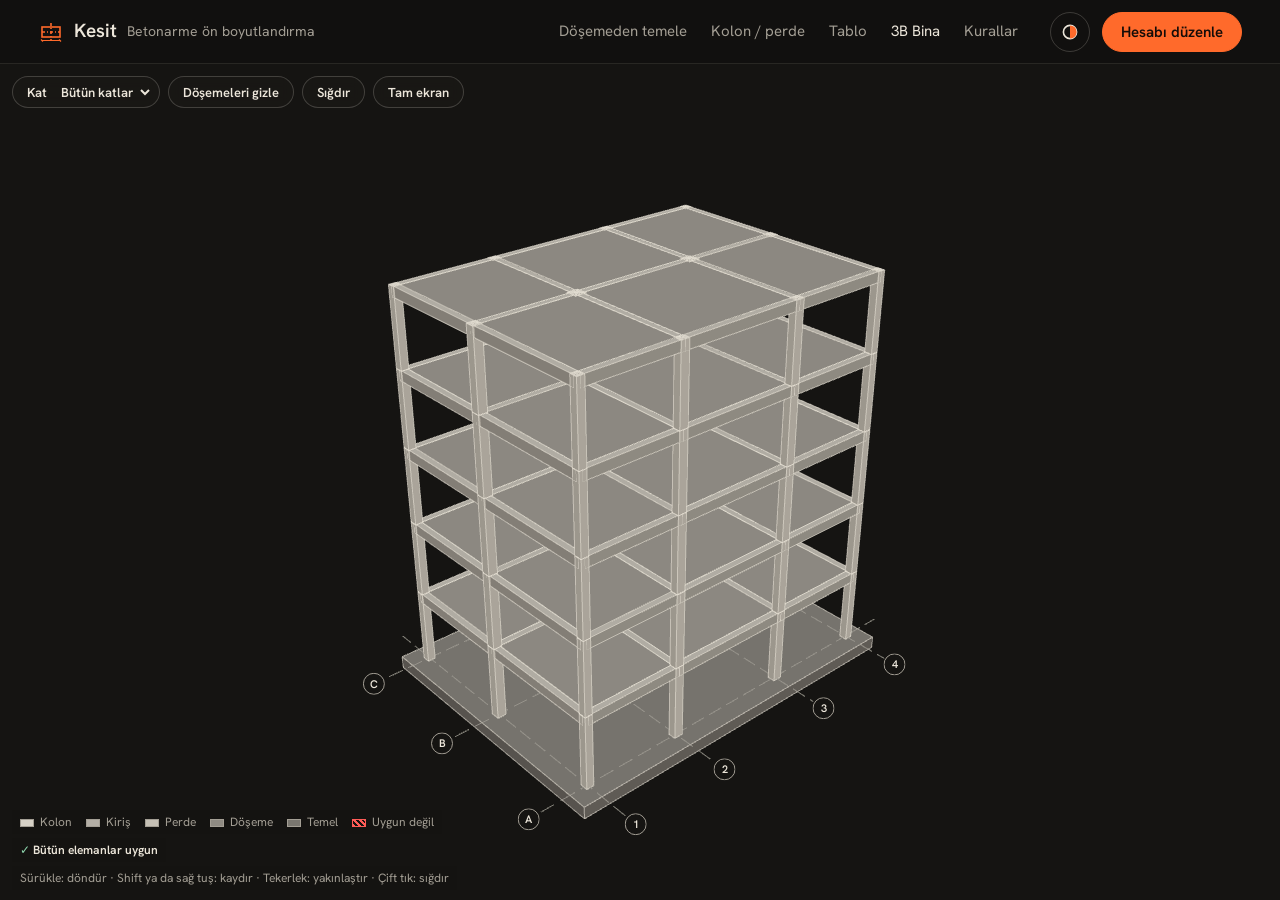
==== bina.html @ 6a7728ec "3B bina görünümü ve sunum sayfası Döşemeden temele sayfasında «Plan | 3B» seçici, üst menüde «3B Bin" ====
<!doctype html>
<html lang="tr">
<head>
<meta charset="utf-8">
<meta name="viewport" content="width=device-width,initial-scale=1">
<meta name="color-scheme" content="dark">
<script>addEventListener("pagereveal",function(e){var v=e.viewTransition;if(v){v.ready.catch(function(){});v.finished.catch(function(){})}});(function(d){var t={},m;try{t=JSON.parse(localStorage.getItem("kesit.tema.v1"))||{}}catch(e){}m=t.mod||"koyu";if(m=="sistem")m=matchMedia("(prefers-color-scheme: light)").matches?"acik":"koyu";if(m!="acik"&&m!="krem")m="koyu";d.dataset.tema=m;if(m!="koyu")document.querySelector('meta[name="color-scheme"]').content="light";if(t.olcek==90||t.olcek==110||t.olcek==120)d.dataset.olcek=t.olcek;if(t.hareket=="az")d.dataset.hareket="az";if(t.css&&t.css[m]){var s=document.createElement("style");s.id="tema-renk";s.textContent="@media screen{:root{"+t.css[m]+"}}";document.head.appendChild(s)}})(document.documentElement)</script>
<title>Kesit — 3B Bina</title>
<link rel="icon" href="img/favicon.svg" type="image/svg+xml">
<link rel="preload" href="fonts/HankenGrotesk-400-latin.woff2" as="font" type="font/woff2" crossorigin>
<link rel="preload" href="fonts/HankenGrotesk-600-latin.woff2" as="font" type="font/woff2" crossorigin>
<link rel="preload" href="fonts/JetBrainsMono-latin.woff2" as="font" type="font/woff2" crossorigin>
<style>
@font-face { font-family: "Hanken Grotesk"; src: url("fonts/HankenGrotesk-400-latin.woff2") format("woff2"); font-weight: 400; font-display: swap; unicode-range: U+0000-00FF, U+0131, U+0152-0153, U+02BB-02BC, U+02C6, U+02DA, U+02DC, U+0304, U+0308, U+0329, U+2000-206F, U+20AC, U+2122, U+2191, U+2193, U+2212, U+2215, U+FEFF, U+FFFD; }
@font-face { font-family: "Hanken Grotesk"; src: url("fonts/HankenGrotesk-400-latin-ext.woff2") format("woff2"); font-weight: 400; font-display: swap; unicode-range: U+0100-02BA, U+02BD-02C5, U+02C7-02CC, U+02CE-02D7, U+02DD-02FF, U+1D00-1DBF, U+1E00-1E9F, U+1EF2-1EFF, U+2020, U+20A0-20AB, U+20AD-20C0, U+2113, U+2C60-2C7F, U+A720-A7FF; }
@font-face { font-family: "Hanken Grotesk"; src: url("fonts/HankenGrotesk-600-latin.woff2") format("woff2"); font-weight: 600; font-display: swap; unicode-range: U+0000-00FF, U+0131, U+0152-0153, U+02BB-02BC, U+02C6, U+02DA, U+02DC, U+0304, U+0308, U+0329, U+2000-206F, U+20AC, U+2122, U+2191, U+2193, U+2212, U+2215, U+FEFF, U+FFFD; }
@font-face { font-family: "Hanken Grotesk"; src: url("fonts/HankenGrotesk-600-latin-ext.woff2") format("woff2"); font-weight: 600; font-display: swap; unicode-range: U+0100-02BA, U+02BD-02C5, U+02C7-02CC, U+02CE-02D7, U+02DD-02FF, U+1D00-1DBF, U+1E00-1E9F, U+1EF2-1EFF, U+2020, U+20A0-20AB, U+20AD-20C0, U+2113, U+2C60-2C7F, U+A720-A7FF; }
@font-face { font-family: "JetBrains Mono"; src: url("fonts/JetBrainsMono-latin.woff2") format("woff2"); font-weight: 100 800; font-display: swap; unicode-range: U+0000-00FF, U+0131, U+0152-0153, U+02BB-02BC, U+02C6, U+02DA, U+02DC, U+0304, U+0308, U+0329, U+2000-206F, U+20AC, U+2122, U+2191, U+2193, U+2212, U+2215, U+FEFF, U+FFFD; }
@font-face { font-family: "JetBrains Mono"; src: url("fonts/JetBrainsMono-latin-ext.woff2") format("woff2"); font-weight: 100 800; font-display: swap; unicode-range: U+0100-02BA, U+02BD-02C5, U+02C7-02CC, U+02CE-02D7, U+02DD-02FF, U+1D00-1DBF, U+1E00-1E9F, U+1EF2-1EFF, U+2020, U+20A0-20AB, U+20AD-20C0, U+2113, U+2C60-2C7F, U+A720-A7FF; }

:root {
  --zemin: #121110;
  --panel: #191816;
  --alan: #0d0c0b;
  --levha: #151412;
  --cizgi: rgb(236 230 218 / .10);
  --cizgi-2: rgb(236 230 218 / .20);
  --murekkep: #ece6da;
  --soluk: #a39e94;
  --turuncu: #ff6a2b;
  --nane: #8fd9b0;
  --kirmizi: #ff5c57;
  --yazi: "Hanken Grotesk", system-ui, sans-serif;
  --olcu: "JetBrains Mono", ui-monospace, Menlo, monospace;
  --hizli: 180ms cubic-bezier(.16, 1, .3, 1);
  --r: 3px;
}
* { box-sizing: border-box; }
html, body { height: 100%; }
body { margin: 0; display: flex; flex-direction: column; background: var(--zemin); color: var(--murekkep); font: 400 1rem/1.5 var(--yazi); -webkit-font-smoothing: antialiased; }
::selection { background: var(--turuncu); color: var(--zemin); }
:focus-visible { outline: 2px solid var(--turuncu); outline-offset: 2px; }
a { color: inherit; text-underline-offset: .2em; }
h1, h2, h3 { margin: 0; font-weight: 600; letter-spacing: -.015em; }
.gizli { position: absolute; width: 1px; height: 1px; overflow: hidden; clip-path: inset(50%); white-space: nowrap; }

/* Üst çubuk (sira.html ile aynı) */
.ust { position: sticky; top: 0; z-index: 5; height: 64px; flex: none; display: flex; align-items: center; gap: 2rem; padding: 0 clamp(1rem, 3vw, 2.5rem); background: rgb(18 17 16 / .88); backdrop-filter: blur(10px); border-bottom: 1px solid var(--cizgi); }
.marka { display: flex; align-items: center; gap: .625rem; font-weight: 600; font-size: 1.1875rem; text-decoration: none; }
.marka svg { width: 26px; height: 26px; color: var(--turuncu); }
.marka small { font-weight: 400; font-size: .875rem; color: var(--soluk); }
.ust nav { display: flex; gap: 1.5rem; margin-left: auto; font-size: .9375rem; }
.ust nav a { text-decoration: none; color: var(--soluk); transition: color var(--hizli); }
.ust nav a:hover, .ust nav a[aria-current="page"] { color: var(--murekkep); }
.dugme { display: inline-flex; align-items: center; gap: .5rem; height: 40px; padding: 0 1.125rem; border-radius: 999px; border: 1px solid var(--cizgi-2); background: transparent; color: var(--murekkep); font: 600 .9375rem var(--yazi); cursor: pointer; white-space: nowrap; text-decoration: none; transition: background var(--hizli), border-color var(--hizli), transform var(--hizli); }
.dugme:hover { border-color: var(--murekkep); }
.dugme.ana { background: var(--turuncu); border-color: var(--turuncu); color: #140c08; }
.dugme.ana:hover { background: #ff7d45; }

/* Sunum: 3B görünüm üst çubuğun altındaki bütün alanı kaplar */
main { flex: 1; min-height: 0; display: flex; }
#bina { flex: 1; min-height: 420px; }

@media (max-width: 960px) {
  .ust { flex-wrap: wrap; height: auto; padding-top: .625rem; row-gap: .125rem; }
  .ust nav { order: 3; flex-basis: 100%; margin-left: 0; gap: 1.25rem; overflow-x: auto; padding-bottom: .625rem; white-space: nowrap; scrollbar-width: none; }
  .ust .dugme { margin-left: auto; }
}
@media (max-width: 640px) { .marka small { display: none; } } /* .ust aralığı 2rem kalır: tema düğmesinin −1,25rem payı buna göre (tema.css) */
@media (prefers-reduced-motion: no-preference) { @view-transition { navigation: auto; } }
</style>
<link rel="stylesheet" href="gecis.css">
<link rel="stylesheet" href="tema.css">
<link rel="stylesheet" href="bina3b.css">
<script type="module" src="tema.js"></script>
</head>
<body>
<header class="ust">
  <a class="marka" href="./">
    <svg viewBox="0 0 26 26" fill="none" stroke="currentColor" stroke-width="1.6" aria-hidden="true"><rect x="4" y="8" width="18" height="10"/><path d="M4 13h18M13 4v18" stroke-dasharray="3 2 1 2"/><path d="M4 21.5h18M3 20.5l2 2M21 20.5l2 2" stroke-width="1.2"/></svg>
    Kesit <small>Betonarme ön boyutlandırma</small>
  </a>
  <nav aria-label="Sayfa">
    <a href="sira.html">Döşemeden temele</a>
    <a href="hesap.html">Kolon / perde</a>
    <a href="tablo.html">Tablo</a>
    <a href="bina.html" aria-current="page">3B Bina</a>
    <a href="hesap.html#kurallar">Kurallar</a>
  </nav>
  <a class="dugme ana" href="sira.html">Hesabı düzenle</a>
</header>
<main>
  <h1 class="gizli">3B bina görünümü</h1>
  <div id="bina" aria-label="Binanın 3B görünümü"></div>
</main>
<script type="module">
// Sunum sayfası: kayıtlı projeyi (Döşemeden temele / Tablo ile aynı localStorage durumu) okur, düzenlemez. Hesap işçide;
// işçi kurulamazsa eşzamanlı. Başka sekmede proje değişince yeniden çizer.
import { kur } from './bina3b.js';
import { durumYukle, girdiOku, ANAHTAR } from './calisma.js';
import { girdiDenetle, zincirHesap } from './zincir.js';

const b3 = kur(document.getElementById('bina'), { tam: true });
const goster = (sonuc, g) => { cizildi = true; b3.guncelle(sonuc, g); };
const isciKur = () => { try { return new Worker(new URL('./hesap-isci.js', import.meta.url), { type: 'module' }); } catch { return null; } };
let isci = isciKur(), sira = 0, cizildi = false, ucusta = false;
function hesapla() {
  const id = ++sira; // önce: girdi hatası da uçuştaki eski yanıtı geçersiz kılsın
  const g = girdiOku(durumYukle(undefined, false)), hata = girdiDenetle(g);
  if (Object.keys(hata).length) { cizildi = false; return b3.hata('Projede girdi hatası var. Döşemeden temele sayfasında düzeltince burada görünür.'); }
  if (!cizildi) b3.hata('Hesaplanıyor…');
  if (isci && ucusta) { isci.terminate(); isci = isciKur(); } // eski girdinin hesabı boşa sürmesin (art arda değişiklik)
  if (!isci) return goster(zincirHesap(g), g);
  ucusta = true;
  isci.onmessage = ({ data }) => { if (data.id !== sira) return; ucusta = false; data.hata ? (console.error(data.hata), b3.hata('Hesap tamamlanamadı.')) : goster(data.sonuc, g); };
  isci.onerror = e => { e.preventDefault?.(); isci = null; if (id === sira) goster(zincirHesap(g), g); };
  isci.postMessage({ id, g });
}
addEventListener('storage', e => { if (e.key === ANAHTAR) hesapla(); });
hesapla();
</script>
</body>
</html>
---- gecis.css ----
/* Sayfa geçişleri (View Transitions). Desteklemeyen tarayıcı eskisi gibi düz geçer.
   Eğriler: ekranda cubic-bezier(.2,0,0,1) · giriş (.05,.7,.1,1) · çıkış (.3,0,1,1) */
/* İzin her sayfanın satır içi <style>'ında da var: yalnız burada kalınca önbelleksiz açılışta Chrome geçişi iptal ediyor */
@media (prefers-reduced-motion: no-preference) { @view-transition { navigation: auto; } }

@keyframes vt-cik { to { opacity: 0; transform: translateY(-6px); } }
@keyframes vt-gir { from { opacity: 0; transform: translateY(10px); } }

/* Sayfalar arası: eski içerik yukarı süzülerek söner, yenisi alttan gelir */
::view-transition-old(root) { animation: vt-cik 160ms cubic-bezier(.3, 0, 1, 1) both; }
::view-transition-new(root) { animation: vt-gir 280ms cubic-bezier(.05, .7, .1, 1) 60ms both; }

/* Üst çubuk yerinde kalır; yalnız içerik değişir. Ana sayfanın çubuğu farklı, adlandırılmaz. */
html:not([data-vt]) .ust:has(#yazdir) { view-transition-name: ust; }
::view-transition-group(ust), ::view-transition-new(ust) { animation: none; }
::view-transition-old(ust) { animation: none; opacity: 0; }
/* Ana sayfaya ya da ana sayfadan: çubuk tek tarafta, kökle birlikte geçer */
::view-transition-old(ust):only-child { opacity: 1; animation: vt-cik 160ms cubic-bezier(.3, 0, 1, 1) both; }
::view-transition-new(ust):only-child { animation: vt-gir 280ms cubic-bezier(.05, .7, .1, 1) 60ms both; }

/* Etkin menü bağlantısı eski bağlantıdan yenisine kayar; yazı ölçeklenmez */
html:not([data-vt]) .ust nav a[aria-current="page"] { view-transition-name: nav-aktif; }
::view-transition-group(nav-aktif) { animation-duration: 280ms; animation-timing-function: cubic-bezier(.2, 0, 0, 1); }
::view-transition-old(nav-aktif), ::view-transition-new(nav-aktif) { inline-size: auto; block-size: 100%; }

/* Döşemeden temele: adım ve sekme değişimi (sira.js html'e data-vt, data-vt-yon koyar).
   Kök yakalanmaz: üst çubuk, form, düğmeler canlı ve kıpırtısız kalır, tıklamalar geçiş sürerken de işler.
   Yalnız plan ve sayfa geçer. */
html[data-vt] { view-transition-name: none; }
html[data-vt]::view-transition { pointer-events: none; }
html[data-vt] .kap { view-transition-name: sayfa; }
html[data-vt="adim"] .plan-alan { view-transition-name: plan; }

/* Plan: eski katman 2 px yukarı söner, yenisi 2 px alttan gelir; ortak akslar çift görünmesin diye kayma küçük */
@keyframes vt-plan-cik { to { opacity: 0; transform: translateY(-2px); } }
@keyframes vt-plan-gir { from { opacity: 0; transform: translateY(2px); } }
html[data-vt]::view-transition-group(plan) { animation-duration: 220ms; animation-timing-function: cubic-bezier(.2, 0, 0, 1); }
html[data-vt]::view-transition-old(plan) { animation: vt-plan-cik 150ms cubic-bezier(.3, 0, 1, 1) both; }
html[data-vt]::view-transition-new(plan) { animation: vt-plan-gir 220ms cubic-bezier(.2, 0, 0, 1) both; }

/* Sayfa yana kayar: ileri adım/sekme sağdan, geri soldan gelir */
html[data-vt] { --vt-dx: 12px; }
html[data-vt="sekme"] { --vt-dx: 8px; }
html[data-vt-yon="geri"] { --vt-dx: -12px; }
html[data-vt="sekme"][data-vt-yon="geri"] { --vt-dx: -8px; }
@keyframes vt-yan-cik { to { opacity: 0; transform: translateX(calc(-1 * var(--vt-dx))); } }
@keyframes vt-yan-gir { from { opacity: 0; transform: translateX(var(--vt-dx)); } }
/* Kutu hemen yeni boyunda: alttaki sekme ve durum çubuğu da hemen yerine geçer; eski sayfa bu kutuya kırpılır, üstlerine taşmaz */
html[data-vt]::view-transition-group(sayfa) { overflow: clip; animation: none; }
html[data-vt]::view-transition-old(sayfa) { animation: vt-yan-cik 150ms cubic-bezier(.3, 0, 1, 1) both; }
html[data-vt]::view-transition-new(sayfa) { animation: vt-yan-gir 260ms cubic-bezier(.05, .7, .1, 1) 50ms both; }
html[data-vt="sekme"]::view-transition-old(sayfa) { animation-duration: 110ms; }
html[data-vt="sekme"]::view-transition-new(sayfa) { animation-duration: 200ms; animation-delay: 30ms; }

@media (prefers-reduced-motion: reduce) {
  ::view-transition-group(*), ::view-transition-old(*), ::view-transition-new(*) { animation: none !important; }
}
/* Görünüm panelindeki "Hareketi azalt" (html[data-hareket="az"]) da aynısını yapar: sayfalar arası geçişi tema.js
   pageswap'te atlar, sira.js sayfa içi geçiş başlatmaz; bu kural o an sürmekte olan geçişi durdurur. */
html[data-hareket="az"]::view-transition-group(*), html[data-hareket="az"]::view-transition-old(*), html[data-hareket="az"]::view-transition-new(*) { animation: none !important; }
---- tema.css ----
/* Görünüm katmanı: açık ve krem temalar, vurgu rengi, yazı boyutu, hareketi azalt, görünüm paneli.
   Sayfaların kendi <style>'ından SONRA yüklenir; aynı seçicilerle sabit renkleri belirtece bağlar.
   Hepsi @media screen içinde: baskı, sayfaların @media print kurallarıyla temadan bağımsız
   (siyah mürekkep, beyaz kâğıt) kalır. Koyu değerler bugünkü renklerin aynısı (DESIGN.md).
   ponytail: ortak css dosyası gelince 2. bölüm sayfa kurallarının içine katlanır. */
@media screen {

/* 1. Belirteçler. Koyu = sayfadaki :root + aşağıdaki yeniler. */
:root {
  --turuncu-ustu: #140c08;                                              /* vurgu üstündeki yazı */
  --turuncu-acik: color-mix(in srgb, var(--turuncu), #fff 12%);         /* ana düğme üzerine gelince; eskiden #ff7d45 */
  --vurgu-halka: color-mix(in srgb, var(--turuncu) 22%, transparent);   /* giriş odak halkası */
  --vurgu-zemin: color-mix(in srgb, var(--turuncu) 17%, var(--zemin));  /* etkin satır/sütun başlığı; eskiden #3a2116 */
  --kaydirac: #3a3733;
  --cizgi-3: rgb(236 230 218 / .34);
  --yer-tutucu: rgb(163 158 148 / .7);
  --yer-tutucu-hucre: rgb(163 158 148 / .45);
  --kiris: #2c2a26;
  --kiris-cizgi: #4a4640;
  --uc-izgara: #2a2825;
  --uc-eksen: #5a554e;
  --ornek-golge: 0 30px 80px -20px rgb(0 0 0 / .7);
  --acilir-golge: 0 16px 40px -12px rgb(0 0 0 / .6);
}
/* Açık: arduvaz aydınlık (210–215°). Hücre ve çizim alanı beyaz kâğıt, paneller bir ton gri. */
:root[data-tema="acik"] {
  color-scheme: light;
  --zemin: #f1f5f9; --panel: #f8fafc; --levha: #ffffff; --alan: #ffffff;
  --murekkep: #1d2939; --soluk: #566881;
  --cizgi: rgb(29 41 57 / .14); --cizgi-2: rgb(29 41 57 / .28); --cizgi-3: rgb(29 41 57 / .48);
  --turuncu: #aa3300; --turuncu-ustu: #ffffff; --turuncu-acik: color-mix(in srgb, var(--turuncu), #000 12%);
  --nane: #157540; --kirmizi: #c31b16;
  --kaydirac: #bcc2c9;
  --yer-tutucu: var(--soluk); --yer-tutucu-hucre: rgb(86 104 129 / .6);
  --kiris: #d2d4d7; --kiris-cizgi: #999fa6; --uc-izgara: #e4e5e7; --uc-eksen: #b0b4ba;
  --ornek-golge: 0 30px 80px -20px rgb(15 23 42 / .18); --acilir-golge: 0 16px 40px -12px rgb(15 23 42 / .2);
  --ok: url("data:image/svg+xml,%3Csvg xmlns='http://www.w3.org/2000/svg' width='12' height='12' fill='none' stroke='%23566881' stroke-width='1.6'%3E%3Cpath d='M3 4.5l3 3 3-3'/%3E%3C/svg%3E");
}
/* Krem: sıcak kâğıt (40°). */
:root[data-tema="krem"] {
  color-scheme: light;
  --zemin: #efece7; --panel: #f8f6f2; --levha: #fcfcfa; --alan: #fcfcfa;
  --murekkep: #2a2522; --soluk: #6b635b;
  --cizgi: rgb(42 37 34 / .14); --cizgi-2: rgb(42 37 34 / .28); --cizgi-3: rgb(42 37 34 / .48);
  --turuncu: #a03000; --turuncu-ustu: #ffffff; --turuncu-acik: color-mix(in srgb, var(--turuncu), #000 12%);
  --nane: #14733f; --kirmizi: #be1b15;
  --kaydirac: #bebab6;
  --yer-tutucu: var(--soluk); --yer-tutucu-hucre: rgb(107 99 91 / .6);
  --kiris: #d2d1cf; --kiris-cizgi: #9e9b99; --uc-izgara: #e3e2e0; --uc-eksen: #b3b1ae;
  --ornek-golge: 0 30px 80px -20px rgb(42 37 34 / .16); --acilir-golge: 0 16px 40px -12px rgb(42 37 34 / .2);
  --ok: url("data:image/svg+xml,%3Csvg xmlns='http://www.w3.org/2000/svg' width='12' height='12' fill='none' stroke='%236b635b' stroke-width='1.6'%3E%3Cpath d='M3 4.5l3 3 3-3'/%3E%3C/svg%3E");
}

/* 2. Sayfalardaki sabit renkler → belirteç. Seçiciler ve sıraları sayfalardakiyle aynı (özgüllük eşit, sonra gelen kazanır). */
/* Tüm sayfalar */
html { scrollbar-color: var(--kaydirac) var(--zemin); }
.ust { background: color-mix(in srgb, var(--zemin) 88%, transparent); }
.ust:not(:has(#yazdir)) { background: color-mix(in srgb, var(--zemin) 80%, transparent); } /* ana sayfa: .8 */
.dugme.ana { color: var(--turuncu-ustu); }
.dugme.ana:hover { background: var(--turuncu-acik); }
/* Girişler (hesap, sıra). Odak ve geçersiz, üzerine gelme kuralından sonra yeniden yazılır ki sıra bozulmasın. */
.kutu input::placeholder, .alan > input::placeholder { color: var(--yer-tutucu); }
.kutu input:hover, .alan select:hover, .alan > input:hover { border-color: var(--cizgi-3); }
.kutu input:focus, .alan select:focus, .alan > input:focus { border-color: var(--turuncu); box-shadow: 0 0 0 3px var(--vurgu-halka); }
.kutu input:user-invalid { border-color: var(--kirmizi); }
.kutu input[aria-invalid="true"] { border-color: var(--kirmizi); }
.alan select:focus { box-shadow: 0 0 0 3px var(--vurgu-halka); }
/* Koşul tabloları (hesap, tablo, sıra) */
.tablo tbody tr:hover { background: color-mix(in srgb, var(--murekkep) 3%, transparent); }
/* hesap: sonuç çipi */
.durum.uygun { background: color-mix(in srgb, var(--nane) 14%, transparent); }
.durum.degil { background: color-mix(in srgb, var(--kirmizi) 14%, transparent); }
/* tablo: şerit */
.serit input::placeholder { color: var(--yer-tutucu); }
.serit :is(select, input[type=text]):focus { box-shadow: 0 0 0 3px var(--vurgu-halka); }
/* tablo + sıra: Excel tarzı sayfa */
.sayfa .aktif { background: var(--vurgu-zemin); }
.sayfa input::placeholder { color: var(--yer-tutucu-hucre); }
.sayfa input[aria-invalid="true"] { background: color-mix(in srgb, var(--kirmizi) 8%, transparent); }
.sayfa tbody tr:hover td { background-color: color-mix(in srgb, var(--murekkep) 2.5%, transparent); } /* tablo .02, sıra .025 idi */
.sayfa tbody tr[aria-selected="true"] td { background-color: color-mix(in srgb, var(--turuncu) 7%, transparent); }
.sayfa .cikti { background: color-mix(in srgb, var(--murekkep) 3.5%, transparent); }
.sayfa td.dolgu i { background: color-mix(in srgb, var(--nane) 20%, transparent); }
.sayfa td.dolgu.asim i { background: color-mix(in srgb, var(--kirmizi) 20%, transparent); }
/* sıra: adımlar, lejant, kat planı, hata kutusu */
.adimlar button:hover { background: color-mix(in srgb, var(--murekkep) 3%, transparent); }
.adimlar button[aria-selected="true"] { background: color-mix(in srgb, var(--turuncu) 8%, transparent); }
.adimlar [aria-selected="true"] i { color: var(--turuncu-ustu); }
.lejant .l-degil { background: color-mix(in srgb, var(--kirmizi) 50%, transparent); }
#plan .pano:hover { fill: color-mix(in srgb, var(--murekkep) 3%, transparent); }
#plan .pano.degil { fill: color-mix(in srgb, var(--kirmizi) 10%, transparent); }
#plan .kiris { fill: var(--kiris); stroke: var(--kiris-cizgi); }
#plan .temel { fill: color-mix(in srgb, var(--murekkep) 5%, transparent); }
#plan .temel.degil { fill: color-mix(in srgb, var(--kirmizi) 12%, transparent); }
.hata-kutu { background: color-mix(in srgb, var(--kirmizi) 8%, transparent); }
/* ana sayfa */
.kaynaklar span { background: color-mix(in srgb, var(--zemin) 60%, transparent); }
.ornek { background: color-mix(in srgb, var(--levha) 92%, transparent); box-shadow: var(--ornek-golge); }
.etiket[data-tur="kolon"] { background: color-mix(in srgb, var(--nane) 14%, transparent); }
.etiket[data-tur="gecersiz"] { background: color-mix(in srgb, var(--kirmizi) 14%, transparent); }
.etiket[data-tur="perde"] { background: color-mix(in srgb, var(--turuncu) 16%, transparent); }

/* 3. Yazı boyutu: rem tabanlı her şey büyür; çizim içi px yazılar ve tablo sütunları sabit. */
:root[data-olcek="90"] { font-size: 90%; }
:root[data-olcek="110"] { font-size: 110%; }
:root[data-olcek="120"] { font-size: 120%; }

/* 4. Hareketi azalt: sayfaların prefers-reduced-motion kuralının aynısı, elle açılınca.
   Sayfa geçişleri için gecis.css'teki html[data-hareket="az"] kuralı; tuval ve JS ara değerleri ilgili dosyalarda. */
[data-hareket="az"], [data-hareket="az"] * { transition-duration: 0ms !important; scroll-behavior: auto !important; }
.tema-aninda, .tema-aninda * { transition: none !important; }

/* 5. Görünüm paneli: üst çubukta ana düğmenin solunda 40 px yuvarlak düğme + açılır pencere (popover). */
.tema { display: flex; margin-right: -1.25rem; } /* .ust aralığı 2rem → ana düğmeye .75rem */
.tema-dugme { display: grid; place-items: center; width: 40px; height: 40px; padding: 0; border-radius: 999px; border: 1px solid var(--cizgi-2); background: transparent; color: var(--murekkep); cursor: pointer; transition: border-color var(--hizli), transform var(--hizli); }
.tema-dugme:hover, .tema:has(:popover-open) .tema-dugme { border-color: var(--murekkep); }
.tema-dugme:active { transform: scale(.97); }
.tema-dugme svg { width: 18px; height: 18px; }
.tema-dugme .yari { fill: var(--turuncu); }

.tema-panel { position: fixed; inset: auto; margin: 0; width: min(18rem, calc(100vw - 16px)); max-height: calc(100dvh - 88px); overflow: auto; padding: 1rem; border: 1px solid var(--cizgi-2); border-radius: var(--r, 3px); background: var(--panel); color: var(--murekkep); box-shadow: var(--acilir-golge); font: 400 .875rem/1.45 var(--yazi); }
.tema-panel h2 { margin: 0 0 .875rem; font-size: .9375rem; font-weight: 600; letter-spacing: -.015em; }
.tema-panel fieldset { min-width: 0; margin: 0 0 1rem; padding: 0; border: 0; }
.tema-panel legend { padding: 0; margin: 0 0 .5rem; font-size: .75rem; font-weight: 600; letter-spacing: .06em; text-transform: uppercase; color: var(--soluk); }
.tema-panel label { position: relative; cursor: pointer; }
.tema-panel :is(input[type=radio], input[type=color]) { position: absolute; inset: 0; width: 100%; height: 100%; margin: 0; opacity: 0; cursor: pointer; }
/* Bölümlü seçim: .sekmeler ile aynı dil */
.tema-bolum { display: grid; grid-auto-flow: column; grid-auto-columns: 1fr; padding: 3px; border-radius: 999px; border: 1px solid var(--cizgi); background: var(--alan); }
.tema-bolum span { display: grid; place-items: center; height: 30px; border-radius: 999px; color: var(--soluk); font: 600 .8125rem var(--yazi); transition: background var(--hizli), color var(--hizli); }
.tema-bolum label:hover span { color: var(--murekkep); }
.tema-bolum input:checked + span { background: var(--murekkep); color: var(--zemin); }
.tema-bolum input:focus-visible + span { outline: 2px solid var(--turuncu); outline-offset: 2px; }
/* Renk örnekleri */
.tema-renkler { display: flex; flex-wrap: wrap; gap: .5rem; }
.tema-renk { width: 28px; height: 28px; }
.tema-renk span { display: block; width: 100%; height: 100%; border-radius: 999px; box-shadow: inset 0 0 0 1px var(--cizgi-2); }
.tema-renk input:checked + span, .tema-ozel.secili span { box-shadow: 0 0 0 2px var(--panel), 0 0 0 4px var(--murekkep); }
.tema-renk input:focus-visible + span { outline: 2px solid var(--turuncu); outline-offset: 5px; }
.tema-ozel span { background: conic-gradient(#ff5c57, #e7b008, #8fd9b0, #2463eb, #6b26d9, #ff5c57); }
.tema-not { margin: .5rem 0 0; font-size: .75rem; color: var(--soluk); }
.tema-secim { display: flex; align-items: center; gap: .5rem; }
.tema-secim input { width: 16px; height: 16px; margin: 0; accent-color: var(--turuncu); }
.tema-alt { display: flex; align-items: center; justify-content: space-between; gap: .75rem; margin-top: 1rem; padding-top: .75rem; border-top: 1px solid var(--cizgi); }
.tema-durum { margin: 0; font-size: .75rem; color: var(--soluk); }
.tema-sifirla { flex: none; height: 30px; padding: 0 .875rem; border-radius: 999px; border: 1px solid var(--cizgi-2); background: transparent; color: var(--murekkep); font: 600 .8125rem var(--yazi); cursor: pointer; transition: border-color var(--hizli); }
.tema-sifirla:hover { border-color: var(--murekkep); }

/* Üst çubuk dar masaüstünde tek satır kalsın: menü yazıları kırılmaz, alt başlık yer açmak için gizlenir */
@media (min-width: 961px) { .ust nav a, .ust .dugme, .marka { white-space: nowrap; } } /* telefonda eski düzen */
@media (min-width: 961px) and (max-width: 1240px) { .marka small { display: none; } }
@media (min-width: 961px) and (max-width: 1600px) { html[data-olcek="110"] .marka small, html[data-olcek="120"] .marka small { display: none; } } /* büyük yazıda daha geniş ekranda da */
@media (min-width: 961px) and (max-width: 1060px) { .ust nav { gap: 1rem; } }
@media (max-width: 960px) {
  .ust .tema { margin-left: auto; }
  .ust .tema + .dugme { margin-left: 0; }
}
@media (max-width: 640px) {
  .ust:has(#yazdir) .tema { margin-right: -.25rem; } /* bu sayfalarda .ust aralığı 1rem */
}
}

@media print { .tema, .tema-panel { display: none !important; } }
---- bina3b.css ----
/* 3B bina görünümü (bina3b.js): sira.html «Plan | 3B» ve bina.html. Renkler tema belirteçlerinden; çizim alanı plan levhasıyla aynı zemin. */
.b3 { position: relative; overflow: hidden; background: var(--levha); color: var(--murekkep); font-family: var(--yazi); isolation: isolate; }
.b3:fullscreen { width: 100vw; height: 100vh; }
.b3-tuval { position: absolute; inset: 0; display: block; width: 100%; height: 100%; cursor: grab; outline: none; }
.b3-tuval:active { cursor: grabbing; }
.b3-tuval:focus-visible { box-shadow: inset 0 0 0 2px var(--turuncu); }
.b3-tuval[hidden] { display: none; }

.b3-ust { position: absolute; z-index: 2; top: .75rem; left: .75rem; right: .75rem; display: flex; flex-wrap: wrap; align-items: center; gap: .5rem; pointer-events: none; }
.b3-ust > * { pointer-events: auto; }
.b3-ust[hidden], .b3-alt[hidden] { display: none; }
.b3-dugme, .b3-alan { display: inline-flex; align-items: center; gap: .375rem; min-height: 32px; padding: 0 .875rem; border: 1px solid var(--cizgi-2); border-radius: 999px;
  background: color-mix(in srgb, var(--panel) 90%, transparent); color: var(--murekkep); font: 600 .8125rem var(--yazi); white-space: nowrap; text-decoration: none; cursor: pointer;
  -webkit-backdrop-filter: blur(6px); backdrop-filter: blur(6px); transition: border-color var(--hizli, 180ms), background var(--hizli, 180ms); }
.b3-dugme:hover, .b3-alan:hover { border-color: var(--murekkep); }
.b3-dugme[aria-pressed="true"] { background: var(--turuncu); border-color: var(--turuncu); color: var(--turuncu-ustu, #140c08); }
.b3-alan { padding-right: .375rem; cursor: default; }
.b3-alan select { min-height: 26px; padding: 0 .25rem; border: 0; border-radius: 999px; background: transparent; color: inherit; font: inherit; cursor: pointer; }
.b3-alan select option { background: var(--panel); color: var(--murekkep); }

.b3-akslar { position: absolute; z-index: 1; inset: 0; pointer-events: none; }
.b3-balon { position: absolute; left: 0; top: 0; display: grid; place-items: center; width: 22px; height: 22px; border: 1px solid var(--soluk); border-radius: 50%;
  background: var(--levha); color: var(--murekkep); font: 600 11px/1 var(--yazi); will-change: transform; }

.b3-alt { position: absolute; z-index: 2; left: .75rem; bottom: .625rem; max-width: calc(100% - 1.5rem); display: grid; gap: .25rem; justify-items: start; pointer-events: none; font-size: .75rem; color: var(--soluk); }
.b3-alt > * { margin: 0; padding: .1875rem .5rem; border-radius: var(--r, 3px); background: color-mix(in srgb, var(--levha) 82%, transparent); }
.b3-lejant { display: flex; flex-wrap: wrap; gap: .25rem .875rem; }
.b3-lejant i { display: inline-block; width: 14px; height: 8px; margin-right: .375rem; vertical-align: middle; border: 1px solid var(--soluk); }
.b3-lejant .b3-tarali { border-color: var(--kirmizi); background: repeating-linear-gradient(45deg, var(--kirmizi) 0 2px, transparent 2px 4px); }
.b3-sayac { color: var(--murekkep); font-weight: 600; font-variant-numeric: tabular-nums; }
.b3-sayac.degil { color: var(--kirmizi); }
.b3-sayac.degil::before { content: "✕ "; }
.b3-sayac:not(.degil)::before { content: "✓ "; color: var(--nane); }

.b3-kart { position: absolute; z-index: 3; top: 3.5rem; right: .75rem; width: min(330px, calc(100% - 1.5rem)); max-height: calc(100% - 4.5rem); overflow: auto; padding: .75rem 1rem .875rem;
  border: 1px solid var(--cizgi-2); border-radius: var(--r, 3px); background: color-mix(in srgb, var(--panel) 95%, transparent); box-shadow: var(--acilir-golge, 0 16px 40px -12px rgb(0 0 0 / .6)); font-size: .8125rem; }
.b3-kart[hidden] { display: none; }
.b3-kart-bas { display: flex; align-items: center; gap: .625rem; }
.b3-kart h3 { font-size: 1.0625rem; }
.b3-durum { padding: .0625rem .5rem; border-radius: 999px; font-size: .75rem; font-weight: 600; }
.b3-durum.uygun { color: var(--nane); background: color-mix(in srgb, var(--nane) 14%, transparent); }
.b3-durum.degil { color: var(--kirmizi); background: color-mix(in srgb, var(--kirmizi) 14%, transparent); }
.b3-kapat { margin-left: auto; width: 28px; height: 28px; border: 0; border-radius: 50%; background: transparent; color: var(--soluk); font-size: 1.25rem; line-height: 1; cursor: pointer; }
.b3-kapat:hover { color: var(--murekkep); background: color-mix(in srgb, var(--murekkep) 8%, transparent); }
.b3-kart-alt { margin: .125rem 0 .5rem; color: var(--soluk); }
.b3-kart dl { display: grid; grid-template-columns: auto minmax(0, 1fr); gap: .25rem .75rem; margin: 0; }
.b3-kart dt { color: var(--soluk); }
.b3-kart dd { margin: 0; font-family: var(--olcu); font-size: .78rem; overflow-wrap: anywhere; }
.b3-kosul { margin: .625rem 0 0; padding-top: .5rem; border-top: 1px solid var(--cizgi); }
.b3-not { margin: .5rem 0 0; color: var(--soluk); font-size: .75rem; }

.b3-yok { position: absolute; inset: 0; z-index: 4; display: grid; place-items: center; margin: 0; padding: 2rem; text-align: center; color: var(--soluk); }
.b3-yok[hidden] { display: none; }

@media (max-width: 640px) {
  .b3-kart { top: auto; bottom: .5rem; left: .5rem; right: .5rem; width: auto; max-height: 48%; }
  .b3-ipucu { display: none; }
  .b3-ust { gap: .375rem; }
}
@media print { .b3 { display: none !important; } }
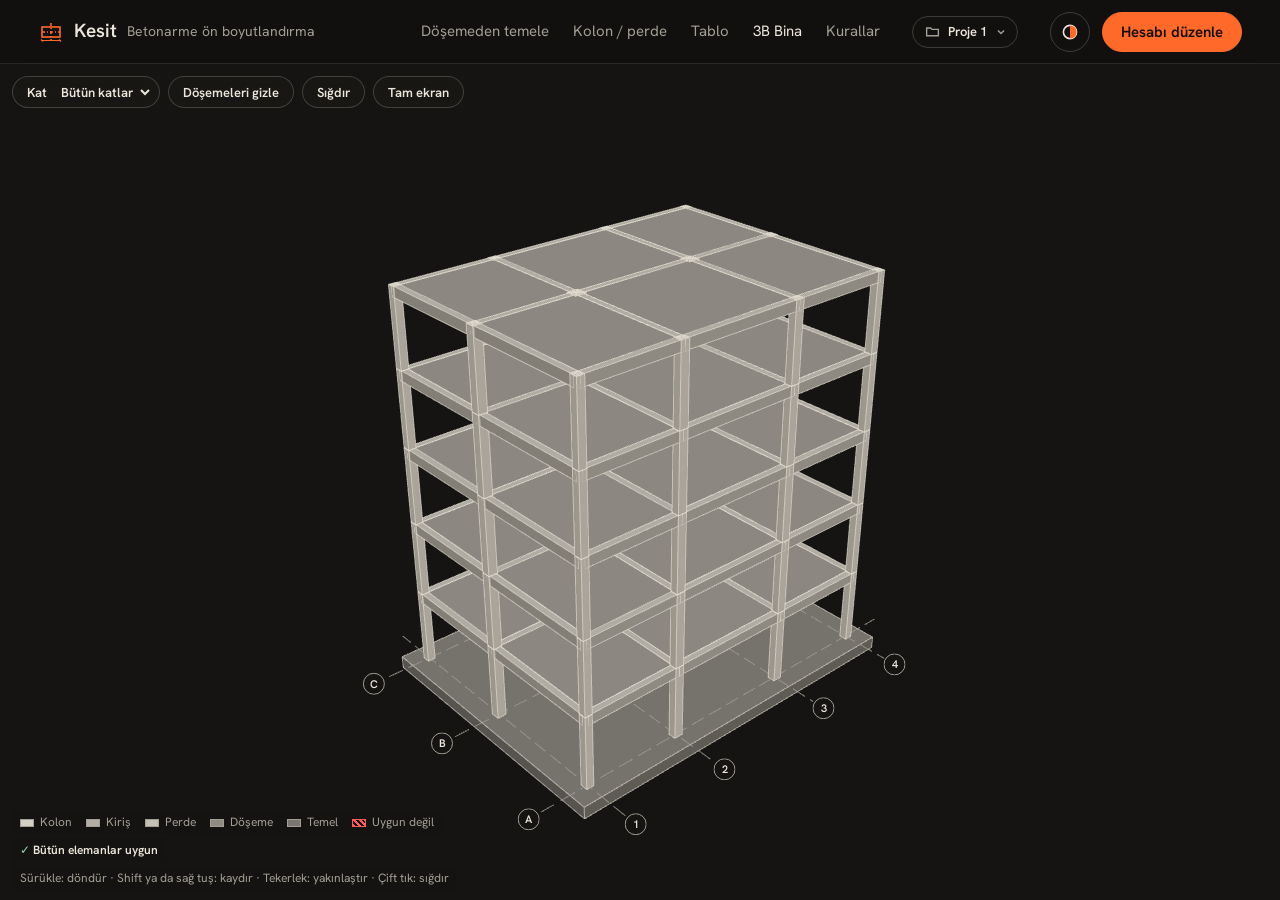
==== commit fb198cd6: "Proje kaydet/aç ve hesapla eşitleme Birden çok proje: yeni, aç, yeniden adlandır, çoğalt, sil. Açık " ====
--- a/bina.html
+++ b/bina.html
@@ -71,6 +71,7 @@
 </style>
 <link rel="stylesheet" href="gecis.css">
 <link rel="stylesheet" href="tema.css">
+<link rel="stylesheet" href="projeler.css">
 <link rel="stylesheet" href="bina3b.css">
 <script type="module" src="tema.js"></script>
 </head>
@@ -87,6 +88,7 @@
     <a href="bina.html" aria-current="page">3B Bina</a>
     <a href="hesap.html#kurallar">Kurallar</a>
   </nav>
+  <div data-proje></div>
   <a class="dugme ana" href="sira.html">Hesabı düzenle</a>
 </header>
 <main>
@@ -98,6 +100,7 @@
 // işçi kurulamazsa eşzamanlı. Başka sekmede proje değişince yeniden çizer.
 import { kur } from './bina3b.js';
 import { durumYukle, girdiOku, ANAHTAR } from './calisma.js';
+import './projeler.js'; // üst çubukta proje düğmesi; proje değişince sayfa yeniden açılır
 import { girdiDenetle, zincirHesap } from './zincir.js';
 
 const b3 = kur(document.getElementById('bina'), { tam: true });
--- a/projeler.css
+++ b/projeler.css
@@ -0,0 +1,53 @@
+/* Proje düğmesi ve paneli (projeler.js): sira.html ve tablo.html'de başlığın üstünde, bina.html'de üst çubukta.
+   Açılır pencere tema.css'teki görünüm paneliyle aynı dil (popover, panel zemini, hap düğmeler). */
+.proje { display: flex; min-width: 0; margin: 0 0 .75rem; }
+.ust .proje { margin: 0; }
+.proje-dugme { display: inline-flex; align-items: center; gap: .5rem; min-width: 0; max-width: min(22rem, 100%); height: 32px; padding: 0 .625rem 0 .75rem;
+  border: 1px solid var(--cizgi-2); border-radius: 999px; background: transparent; color: var(--murekkep); font: 600 .8125rem var(--yazi); cursor: pointer;
+  transition: border-color var(--hizli), transform var(--hizli); }
+.proje-dugme:hover, .proje:has(:popover-open) .proje-dugme { border-color: var(--murekkep); }
+.proje-dugme:active { transform: scale(.98); }
+.proje-dugme:focus-visible, .proje-panel :is(button, input):focus-visible { outline: 2px solid var(--turuncu); outline-offset: 2px; }
+.proje-dugme > svg { flex: none; width: 15px; height: 15px; color: var(--soluk); }
+.proje-dugme > .proje-ok { width: 12px; height: 12px; }
+.proje-ad { overflow: hidden; text-overflow: ellipsis; white-space: nowrap; }
+.proje-isaret { flex: none; width: 7px; height: 7px; border-radius: 50%; }
+.proje-isaret:not([data-durum]), .proje-isaret[data-durum=""] { display: none; }
+.proje-isaret[data-durum="esit"] { background: var(--nane); }
+.proje-isaret[data-durum="bekliyor"] { box-shadow: inset 0 0 0 1.5px var(--soluk); }
+
+.proje-panel { position: fixed; inset: auto; margin: 0; width: min(24rem, calc(100vw - 16px)); max-height: calc(100dvh - 96px); overflow: auto; padding: 1rem;
+  border: 1px solid var(--cizgi-2); border-radius: var(--r, 3px); background: var(--panel); color: var(--murekkep); box-shadow: var(--acilir-golge); font: 400 .875rem/1.45 var(--yazi); }
+.proje-bas { display: flex; align-items: center; justify-content: space-between; gap: .75rem; margin-bottom: .75rem; }
+.proje-bas h2 { margin: 0; font-size: .9375rem; font-weight: 600; letter-spacing: -.015em; }
+.proje-k { flex: none; height: 30px; padding: 0 .875rem; border-radius: 999px; border: 1px solid var(--cizgi-2); background: transparent; color: var(--murekkep);
+  font: 600 .8125rem var(--yazi); cursor: pointer; transition: border-color var(--hizli); }
+.proje-k:hover { border-color: var(--murekkep); }
+.proje-k.ana { background: var(--turuncu); border-color: var(--turuncu); color: var(--turuncu-ustu, #140c08); }
+.proje-yeni, .proje-adform { display: flex; gap: .5rem; }
+.proje-yeni { margin-bottom: .75rem; }
+.proje-yeni[hidden], .proje-giris[hidden] { display: none; }
+.proje-panel input { flex: 1; min-width: 0; height: 30px; padding: 0 .625rem; border: 1px solid var(--cizgi-2); border-radius: var(--r, 3px); background: var(--alan); color: var(--murekkep); font: inherit; }
+
+.proje-liste { list-style: none; margin: 0; padding: 0; border-top: 1px solid var(--cizgi); }
+.proje-liste li { display: flex; align-items: center; gap: .125rem; padding: .3125rem 0; border-bottom: 1px solid var(--cizgi); }
+.proje-sec { flex: 1; min-width: 0; display: grid; padding: .25rem .5rem; border: 0; border-radius: var(--r, 3px); background: transparent; color: inherit; font: inherit; text-align: left; cursor: pointer;
+  transition: background var(--hizli); }
+.proje-sec:hover { background: color-mix(in srgb, var(--murekkep) 6%, transparent); }
+.proje-sec[aria-disabled="true"] { cursor: default; background: none; box-shadow: inset 2px 0 0 var(--turuncu); border-radius: 0; }
+.proje-sec b { overflow: hidden; text-overflow: ellipsis; white-space: nowrap; font-weight: 600; }
+.proje-sec small { font-size: .75rem; color: var(--soluk); }
+.proje-islem { flex: none; display: grid; place-items: center; width: 30px; height: 30px; padding: 0; border: 0; border-radius: 50%; background: transparent; color: var(--soluk); cursor: pointer;
+  transition: color var(--hizli), background var(--hizli); }
+.proje-islem:hover { color: var(--murekkep); background: color-mix(in srgb, var(--murekkep) 8%, transparent); }
+.proje-islem[data-islem="sil"]:hover { color: var(--kirmizi); }
+.proje-islem svg { width: 15px; height: 15px; }
+.proje-adform { flex: 1; padding: .125rem 0; }
+
+.proje-hesap { display: flex; align-items: center; justify-content: space-between; gap: .75rem; margin-top: .875rem; }
+.proje-hesap p { margin: 0; font-size: .75rem; color: var(--soluk); }
+.proje-hesap b { color: var(--murekkep); font-weight: 600; }
+
+@media (max-width: 640px) { .ust .proje { display: none; } } /* 3B Bina'da telefonda üst çubuk tek satır kalsın; proje Döşemeden temele'de değişir */
+@media (pointer: coarse) { .proje-islem { width: 40px; height: 40px; } .proje-k, .proje-panel input { height: 36px; } }
+@media print { .proje, .proje-panel { display: none !important; } }
